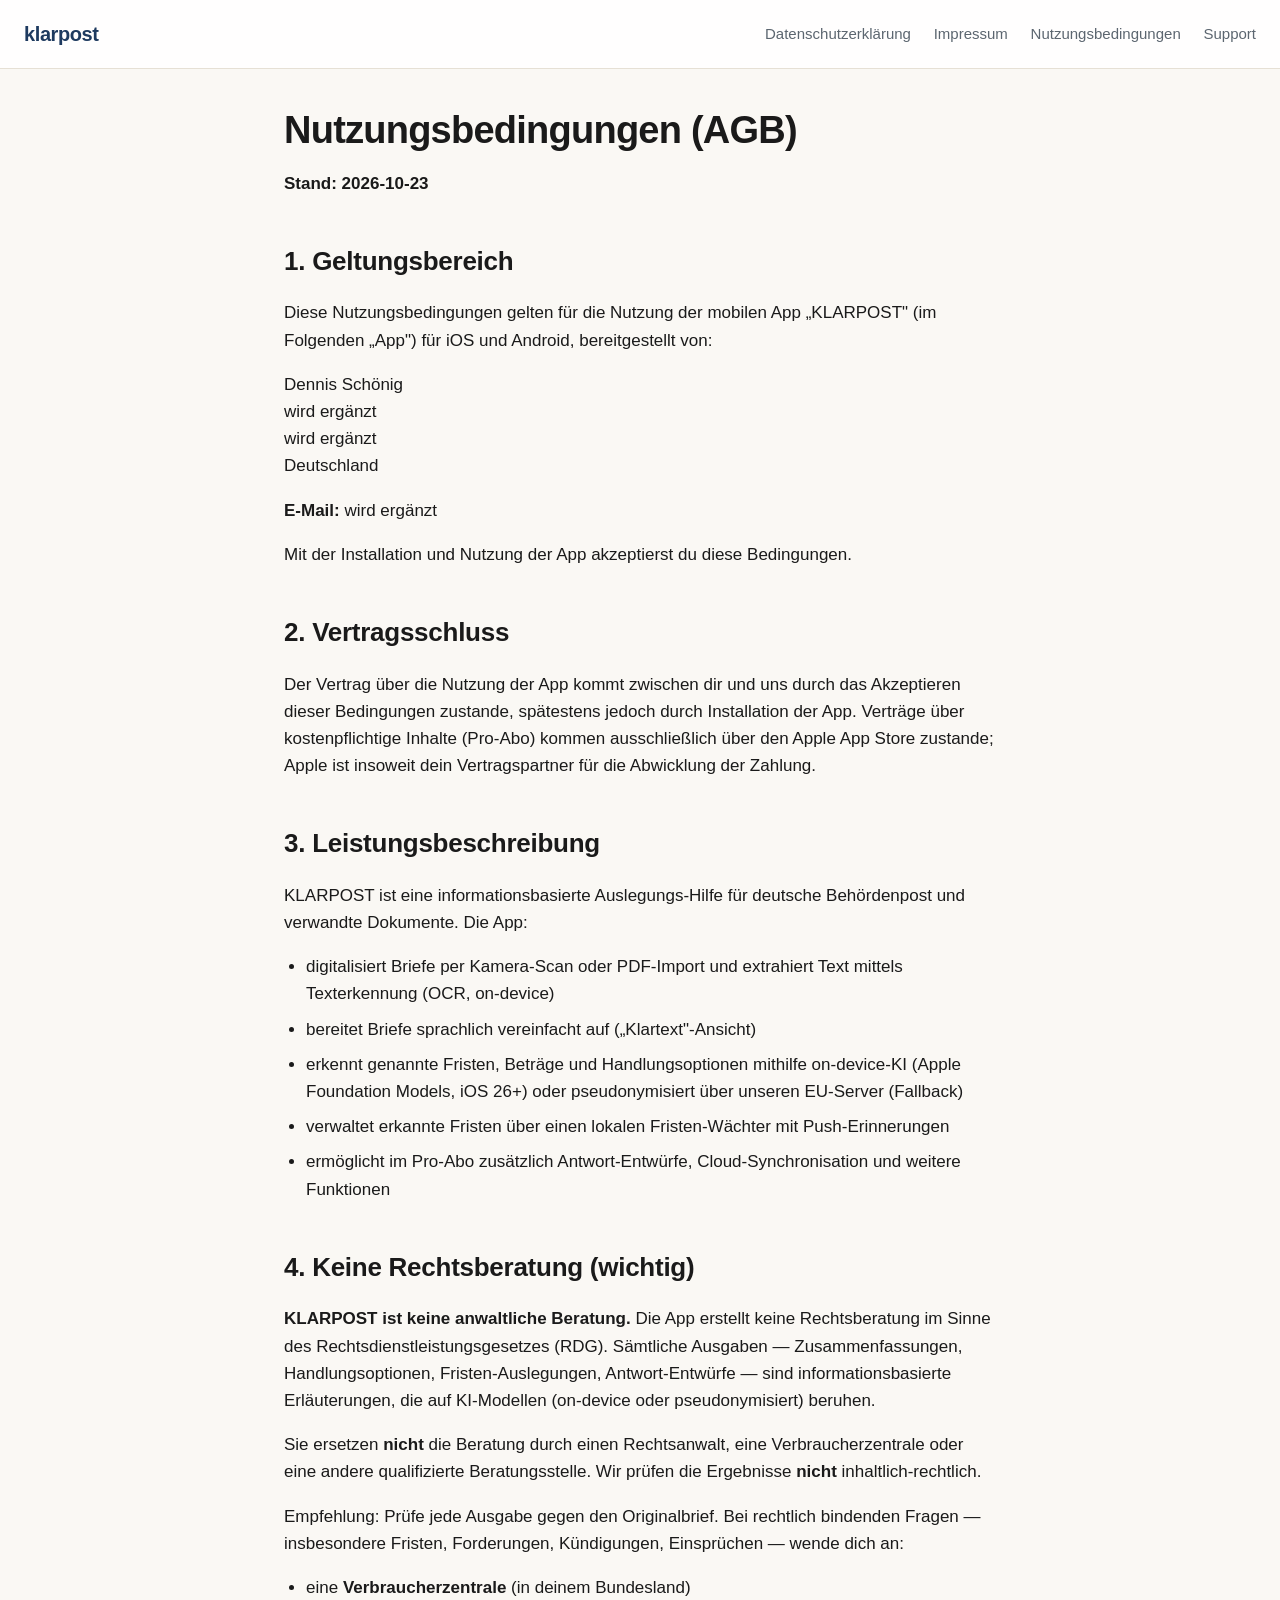
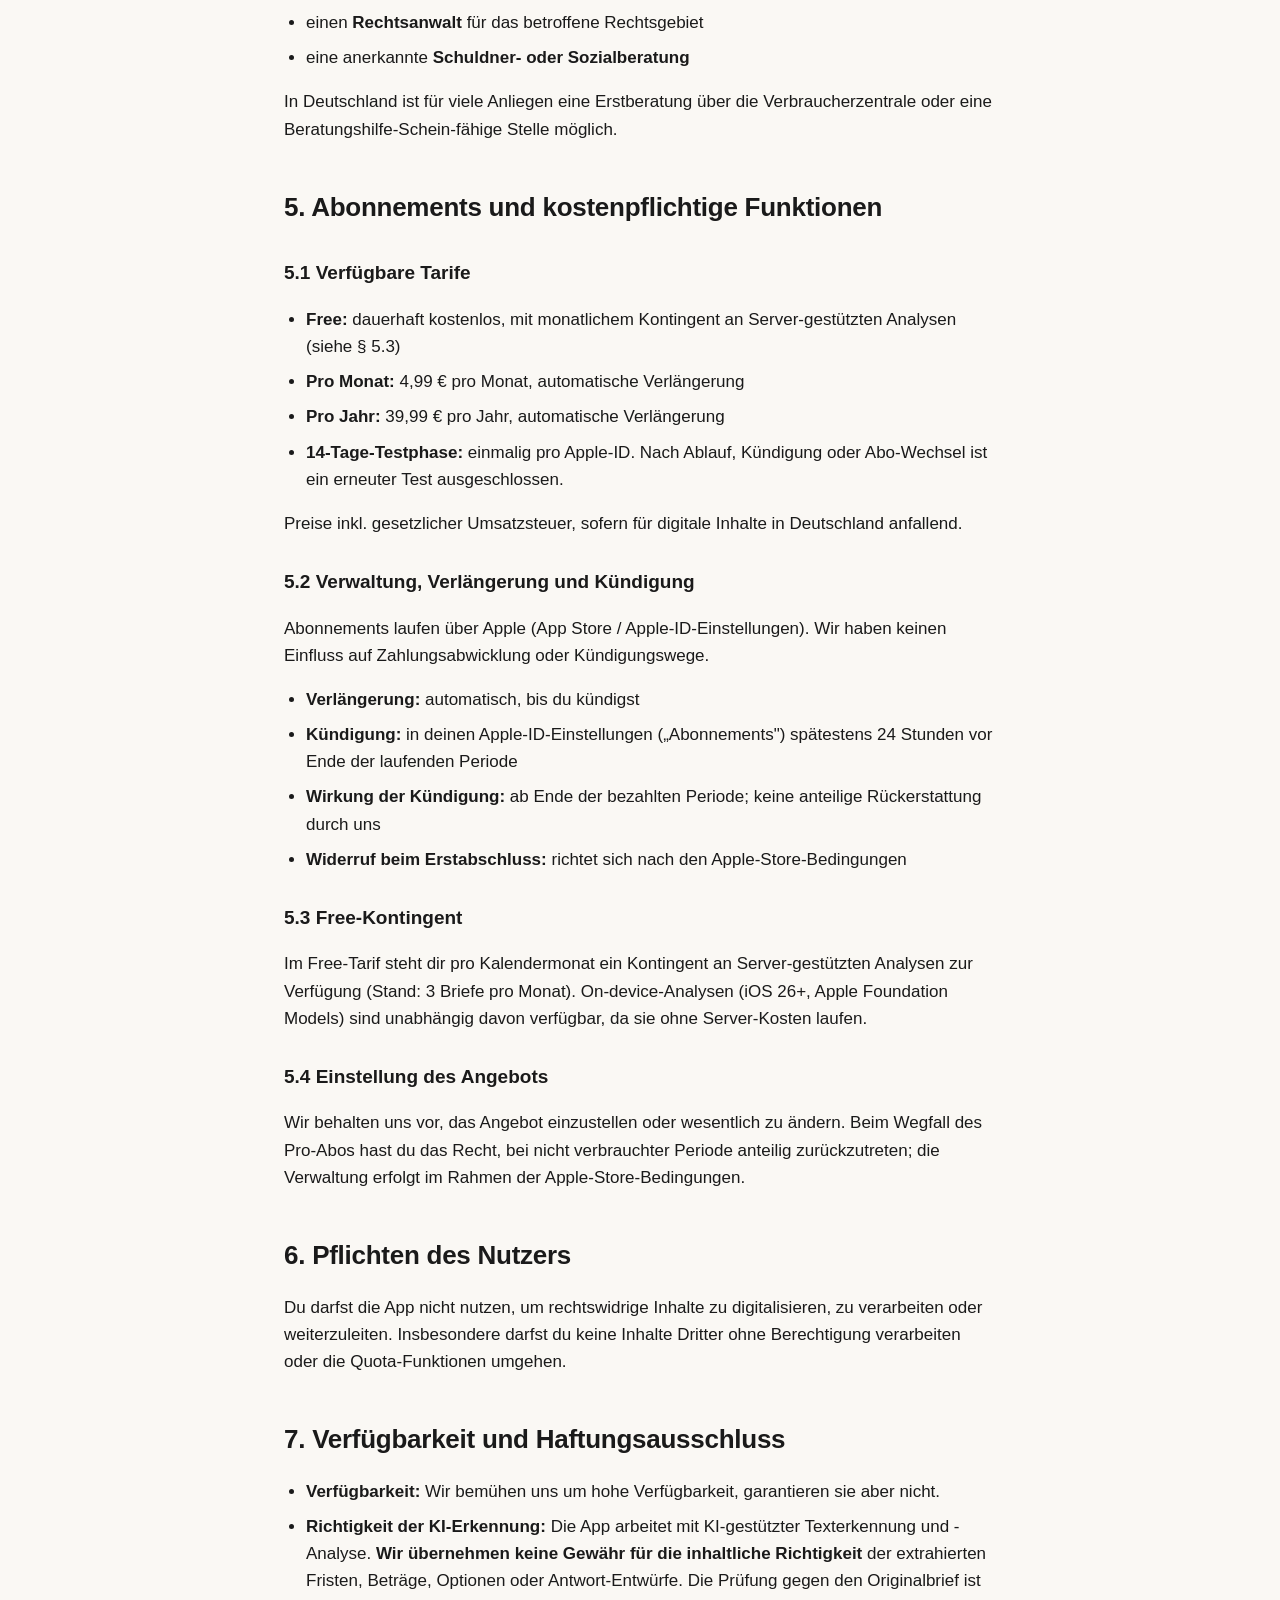
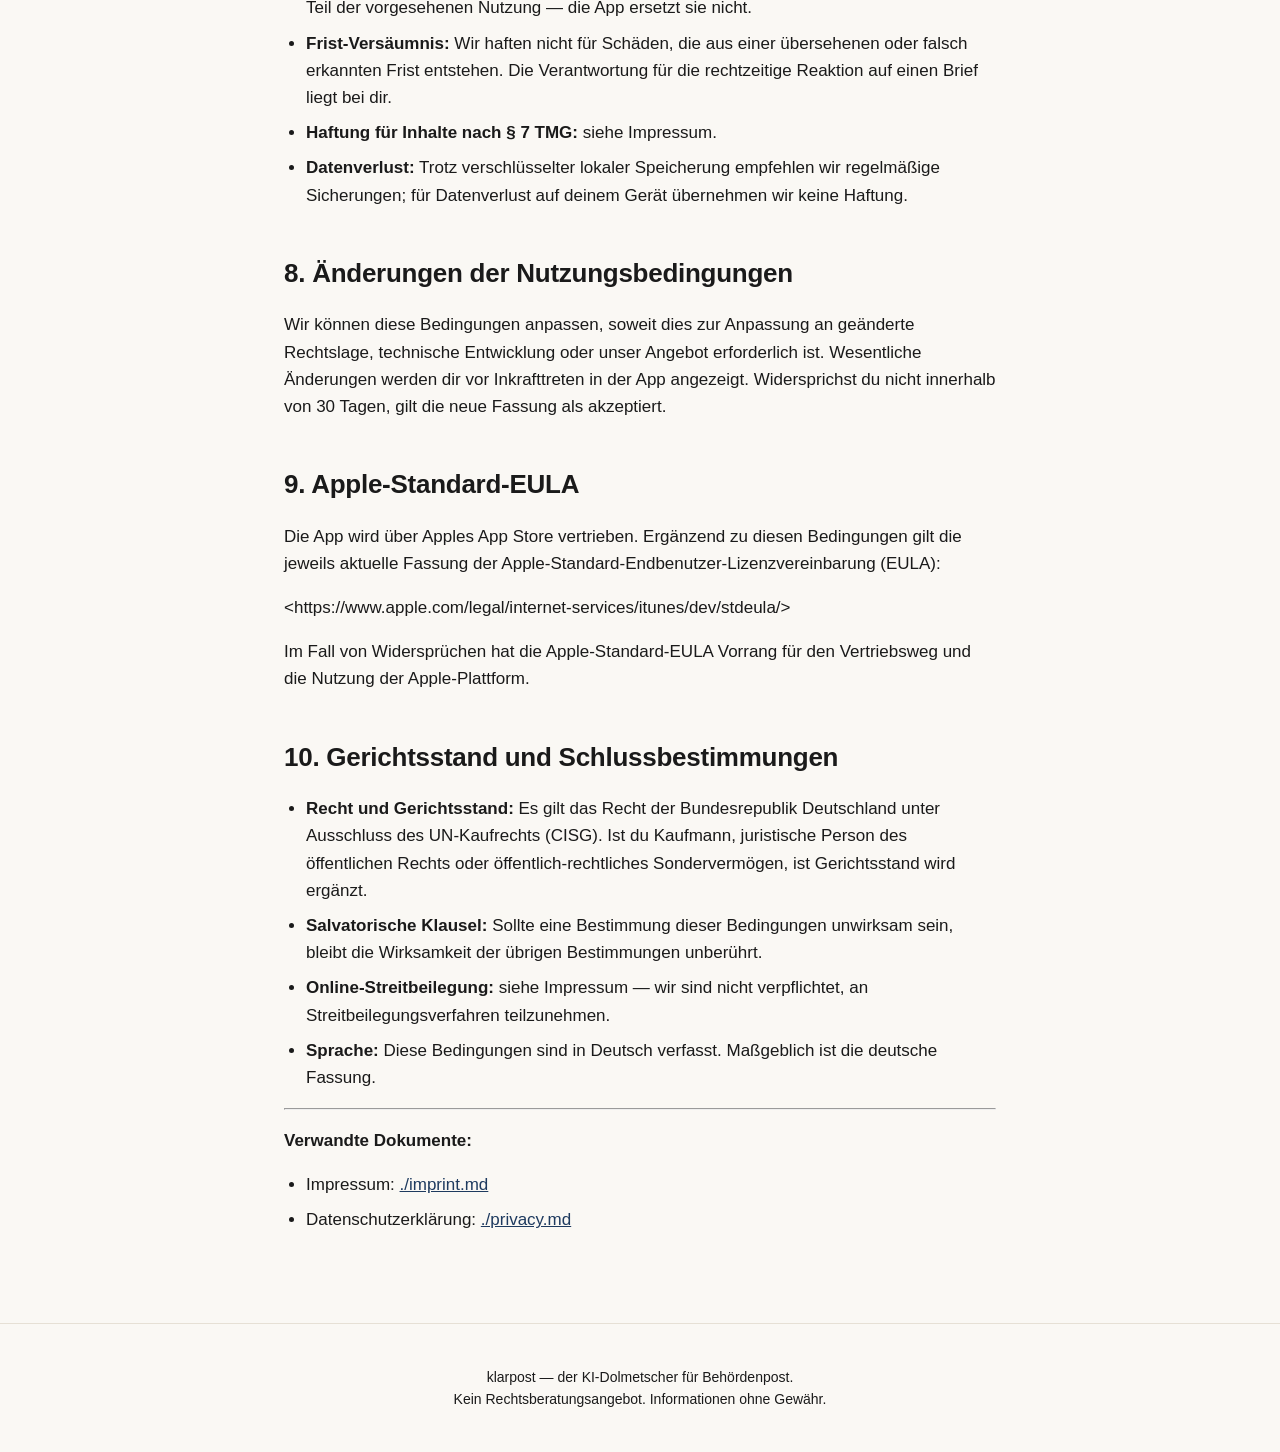
==== agb.html @ 947d5a6a "Website: Datenschutz, Impressum, AGB, Support (Entwurf)" ====
<!DOCTYPE html>
<html lang="de">
<head>
<meta charset="utf-8">
<meta name="viewport" content="width=device-width, initial-scale=1">
<title>Nutzungsbedingungen — klarpost</title>
<meta name="description" content="Was klarpost leistet und was nicht — ohne Rechtsberatung.">
<link rel="stylesheet" href="style.css">
</head>
<body>
    <nav>
        <a href="index.html" class="brand">klarpost</a>
        <div class="links">
        <a href="datenschutz.html">Datenschutzerklärung</a>
        <a href="impressum.html">Impressum</a>
        <a href="agb.html">Nutzungsbedingungen</a>
        <a href="support.html">Support</a>
        </div>
      </nav>
    <main>
<h1>Nutzungsbedingungen (AGB)</h1>
<p><strong>Stand: 2026-10-23</strong></p>
<h2>1. Geltungsbereich</h2>
<p>Diese Nutzungsbedingungen gelten für die Nutzung der mobilen App „KLARPOST" (im Folgenden „App") für iOS und Android, bereitgestellt von:</p>
<p>Dennis Schönig<br>
wird ergänzt<br>
wird ergänzt<br>
Deutschland</p>
<p><strong>E-Mail:</strong> wird ergänzt</p>
<p>Mit der Installation und Nutzung der App akzeptierst du diese Bedingungen.</p>
<h2>2. Vertragsschluss</h2>
<p>Der Vertrag über die Nutzung der App kommt zwischen dir und uns durch das Akzeptieren dieser Bedingungen zustande, spätestens jedoch durch Installation der App. Verträge über kostenpflichtige Inhalte (Pro-Abo) kommen ausschließlich über den Apple App Store zustande; Apple ist insoweit dein Vertragspartner für die Abwicklung der Zahlung.</p>
<h2>3. Leistungsbeschreibung</h2>
<p>KLARPOST ist eine informationsbasierte Auslegungs-Hilfe für deutsche Behördenpost und verwandte Dokumente. Die App:</p>
<ul>
<li>digitalisiert Briefe per Kamera-Scan oder PDF-Import und extrahiert Text mittels Texterkennung (OCR, on-device)</li>
<li>bereitet Briefe sprachlich vereinfacht auf („Klartext"-Ansicht)</li>
<li>erkennt genannte Fristen, Beträge und Handlungsoptionen mithilfe on-device-KI (Apple Foundation Models, iOS 26+) oder pseudonymisiert über unseren EU-Server (Fallback)</li>
<li>verwaltet erkannte Fristen über einen lokalen Fristen-Wächter mit Push-Erinnerungen</li>
<li>ermöglicht im Pro-Abo zusätzlich Antwort-Entwürfe, Cloud-Synchronisation und weitere Funktionen</li>
</ul>
<h2>4. Keine Rechtsberatung (wichtig)</h2>
<p><strong>KLARPOST ist keine anwaltliche Beratung.</strong> Die App erstellt keine Rechtsberatung im Sinne des Rechtsdienstleistungsgesetzes (RDG). Sämtliche Ausgaben — Zusammenfassungen, Handlungsoptionen, Fristen-Auslegungen, Antwort-Entwürfe — sind informationsbasierte Erläuterungen, die auf KI-Modellen (on-device oder pseudonymisiert) beruhen.</p>
<p>Sie ersetzen <strong>nicht</strong> die Beratung durch einen Rechtsanwalt, eine Verbraucherzentrale oder eine andere qualifizierte Beratungsstelle. Wir prüfen die Ergebnisse <strong>nicht</strong> inhaltlich-rechtlich.</p>
<p>Empfehlung: Prüfe jede Ausgabe gegen den Originalbrief. Bei rechtlich bindenden Fragen — insbesondere Fristen, Forderungen, Kündigungen, Einsprüchen — wende dich an:</p>
<ul>
<li>eine <strong>Verbraucherzentrale</strong> (in deinem Bundesland)</li>
<li>einen <strong>Rechtsanwalt</strong> für das betroffene Rechtsgebiet</li>
<li>eine anerkannte <strong>Schuldner- oder Sozialberatung</strong></li>
</ul>
<p>In Deutschland ist für viele Anliegen eine Erstberatung über die Verbraucherzentrale oder eine Beratungshilfe-Schein-fähige Stelle möglich.</p>
<h2>5. Abonnements und kostenpflichtige Funktionen</h2>
<h3>5.1 Verfügbare Tarife</h3>
<ul>
<li><strong>Free:</strong> dauerhaft kostenlos, mit monatlichem Kontingent an Server-gestützten Analysen (siehe § 5.3)</li>
<li><strong>Pro Monat:</strong> 4,99 € pro Monat, automatische Verlängerung</li>
<li><strong>Pro Jahr:</strong> 39,99 € pro Jahr, automatische Verlängerung</li>
<li><strong>14-Tage-Testphase:</strong> einmalig pro Apple-ID. Nach Ablauf, Kündigung oder Abo-Wechsel ist ein erneuter Test ausgeschlossen.</li>
</ul>
<p>Preise inkl. gesetzlicher Umsatzsteuer, sofern für digitale Inhalte in Deutschland anfallend.</p>
<h3>5.2 Verwaltung, Verlängerung und Kündigung</h3>
<p>Abonnements laufen über Apple (App Store / Apple-ID-Einstellungen). Wir haben keinen Einfluss auf Zahlungsabwicklung oder Kündigungswege.</p>
<ul>
<li><strong>Verlängerung:</strong> automatisch, bis du kündigst</li>
<li><strong>Kündigung:</strong> in deinen Apple-ID-Einstellungen („Abonnements") spätestens 24 Stunden vor Ende der laufenden Periode</li>
<li><strong>Wirkung der Kündigung:</strong> ab Ende der bezahlten Periode; keine anteilige Rückerstattung durch uns</li>
<li><strong>Widerruf beim Erstabschluss:</strong> richtet sich nach den Apple-Store-Bedingungen</li>
</ul>
<h3>5.3 Free-Kontingent</h3>
<p>Im Free-Tarif steht dir pro Kalendermonat ein Kontingent an Server-gestützten Analysen zur Verfügung (Stand: 3 Briefe pro Monat). On-device-Analysen (iOS 26+, Apple Foundation Models) sind unabhängig davon verfügbar, da sie ohne Server-Kosten laufen.</p>
<h3>5.4 Einstellung des Angebots</h3>
<p>Wir behalten uns vor, das Angebot einzustellen oder wesentlich zu ändern. Beim Wegfall des Pro-Abos hast du das Recht, bei nicht verbrauchter Periode anteilig zurückzutreten; die Verwaltung erfolgt im Rahmen der Apple-Store-Bedingungen.</p>
<h2>6. Pflichten des Nutzers</h2>
<p>Du darfst die App nicht nutzen, um rechtswidrige Inhalte zu digitalisieren, zu verarbeiten oder weiterzuleiten. Insbesondere darfst du keine Inhalte Dritter ohne Berechtigung verarbeiten oder die Quota-Funktionen umgehen.</p>
<h2>7. Verfügbarkeit und Haftungsausschluss</h2>
<ul>
<li><strong>Verfügbarkeit:</strong> Wir bemühen uns um hohe Verfügbarkeit, garantieren sie aber nicht.</li>
<li><strong>Richtigkeit der KI-Erkennung:</strong> Die App arbeitet mit KI-gestützter Texterkennung und -Analyse. <strong>Wir übernehmen keine Gewähr für die inhaltliche Richtigkeit</strong> der extrahierten Fristen, Beträge, Optionen oder Antwort-Entwürfe. Die Prüfung gegen den Originalbrief ist Teil der vorgesehenen Nutzung — die App ersetzt sie nicht.</li>
<li><strong>Frist-Versäumnis:</strong> Wir haften nicht für Schäden, die aus einer übersehenen oder falsch erkannten Frist entstehen. Die Verantwortung für die rechtzeitige Reaktion auf einen Brief liegt bei dir.</li>
<li><strong>Haftung für Inhalte nach § 7 TMG:</strong> siehe Impressum.</li>
<li><strong>Datenverlust:</strong> Trotz verschlüsselter lokaler Speicherung empfehlen wir regelmäßige Sicherungen; für Datenverlust auf deinem Gerät übernehmen wir keine Haftung.</li>
</ul>
<h2>8. Änderungen der Nutzungsbedingungen</h2>
<p>Wir können diese Bedingungen anpassen, soweit dies zur Anpassung an geänderte Rechtslage, technische Entwicklung oder unser Angebot erforderlich ist. Wesentliche Änderungen werden dir vor Inkrafttreten in der App angezeigt. Widersprichst du nicht innerhalb von 30 Tagen, gilt die neue Fassung als akzeptiert.</p>
<h2>9. Apple-Standard-EULA</h2>
<p>Die App wird über Apples App Store vertrieben. Ergänzend zu diesen Bedingungen gilt die jeweils aktuelle Fassung der Apple-Standard-Endbenutzer-Lizenzvereinbarung (EULA):</p>
<p>&lt;https://www.apple.com/legal/internet-services/itunes/dev/stdeula/&gt;</p>
<p>Im Fall von Widersprüchen hat die Apple-Standard-EULA Vorrang für den Vertriebsweg und die Nutzung der Apple-Plattform.</p>
<h2>10. Gerichtsstand und Schlussbestimmungen</h2>
<ul>
<li><strong>Recht und Gerichtsstand:</strong> Es gilt das Recht der Bundesrepublik Deutschland unter Ausschluss des UN-Kaufrechts (CISG). Ist du Kaufmann, juristische Person des öffentlichen Rechts oder öffentlich-rechtliches Sondervermögen, ist Gerichtsstand wird ergänzt.</li>
<li><strong>Salvatorische Klausel:</strong> Sollte eine Bestimmung dieser Bedingungen unwirksam sein, bleibt die Wirksamkeit der übrigen Bestimmungen unberührt.</li>
<li><strong>Online-Streitbeilegung:</strong> siehe Impressum — wir sind nicht verpflichtet, an Streitbeilegungsverfahren teilzunehmen.</li>
<li><strong>Sprache:</strong> Diese Bedingungen sind in Deutsch verfasst. Maßgeblich ist die deutsche Fassung.</li>
</ul>
<hr>
<p><strong>Verwandte Dokumente:</strong></p>
<ul>
<li>Impressum: <a href="./imprint.md">./imprint.md</a></li>
<li>Datenschutzerklärung: <a href="./privacy.md">./privacy.md</a></li>
</ul>

    </main>
    <footer>
      <p>klarpost — der KI-Dolmetscher für Behördenpost.<br>
      Kein Rechtsberatungsangebot. Informationen ohne Gewähr.</p>
    </footer>
</body>
</html>
---- style.css ----
:root {
  --primary: #1E3A5F;
  --primary-soft: #3D5A80;
  --background: #FAF8F4;
  --surface: #FFFFFF;
  --text: #1A1A1A;
  --text-secondary: #5C6670;
  --border: #E6E0D5;
  --success: #2E7D5B;
}
* { box-sizing: border-box; }
body {
  margin: 0;
  background: var(--background);
  color: var(--text);
  font-family: -apple-system, BlinkMacSystemFont, "Segoe UI", Inter, sans-serif;
  font-size: 17px;
  line-height: 1.6;
}
nav {
  display: flex;
  flex-wrap: wrap;
  align-items: center;
  justify-content: space-between;
  gap: 12px;
  padding: 18px 24px;
  border-bottom: 1px solid var(--border);
  background: rgba(255,255,255,.92);
}
nav .brand {
  font-weight: 700;
  letter-spacing: -.02em;
  font-size: 20px;
  color: var(--primary);
  text-decoration: none;
}
nav .links a {
  color: var(--text-secondary);
  text-decoration: none;
  margin-left: 18px;
  font-size: 15px;
}
nav .links a:hover { color: var(--primary); }
main {
  max-width: 760px;
  margin: 0 auto;
  padding: 40px 24px 72px;
}
h1 { font-size: 38px; line-height: 1.15; letter-spacing: -.02em; margin: 0 0 16px; }
h2 { font-size: 26px; margin: 44px 0 12px; letter-spacing: -.01em; }
h3 { font-size: 19px; margin: 30px 0 8px; }
p, li { color: var(--text); }
.lead { font-size: 20px; color: var(--text-secondary); }
.hero { padding: 24px 0 8px; }
.cta {
  display: inline-block;
  margin-top: 12px;
  padding: 14px 26px;
  background: var(--primary);
  color: #fff;
  border-radius: 12px;
  text-decoration: none;
  font-weight: 600;
}
.cta.disabled { background: #C9C3B8; color: #fff; }
ul { padding-left: 22px; }
li { margin-bottom: 8px; }
table { width: 100%; border-collapse: collapse; margin: 16px 0; font-size: 15px; }
th, td { text-align: left; padding: 10px 12px; border-bottom: 1px solid var(--border); vertical-align: top; }
th { color: var(--text-secondary); font-weight: 600; }
a { color: var(--primary); }
code {
  background: #EFEBE2;
  padding: 1px 5px;
  border-radius: 4px;
  font-size: 14px;
}
footer {
  border-top: 1px solid var(--border);
  padding: 28px 24px;
  color: var(--text-secondary);
  font-size: 14px;
  text-align: center;
}
@media (prefers-color-scheme: dark) {
  :root {
    --background: #12161D;
    --surface: #1B2029;
    --text: #F0F0F0;
    --text-secondary: #9CA3AF;
    --border: #2A2F38;
  }
  nav { background: rgba(27,32,41,.92); }
  code { background: #232936; }
  .cta.disabled { background: #3A4150; }
}
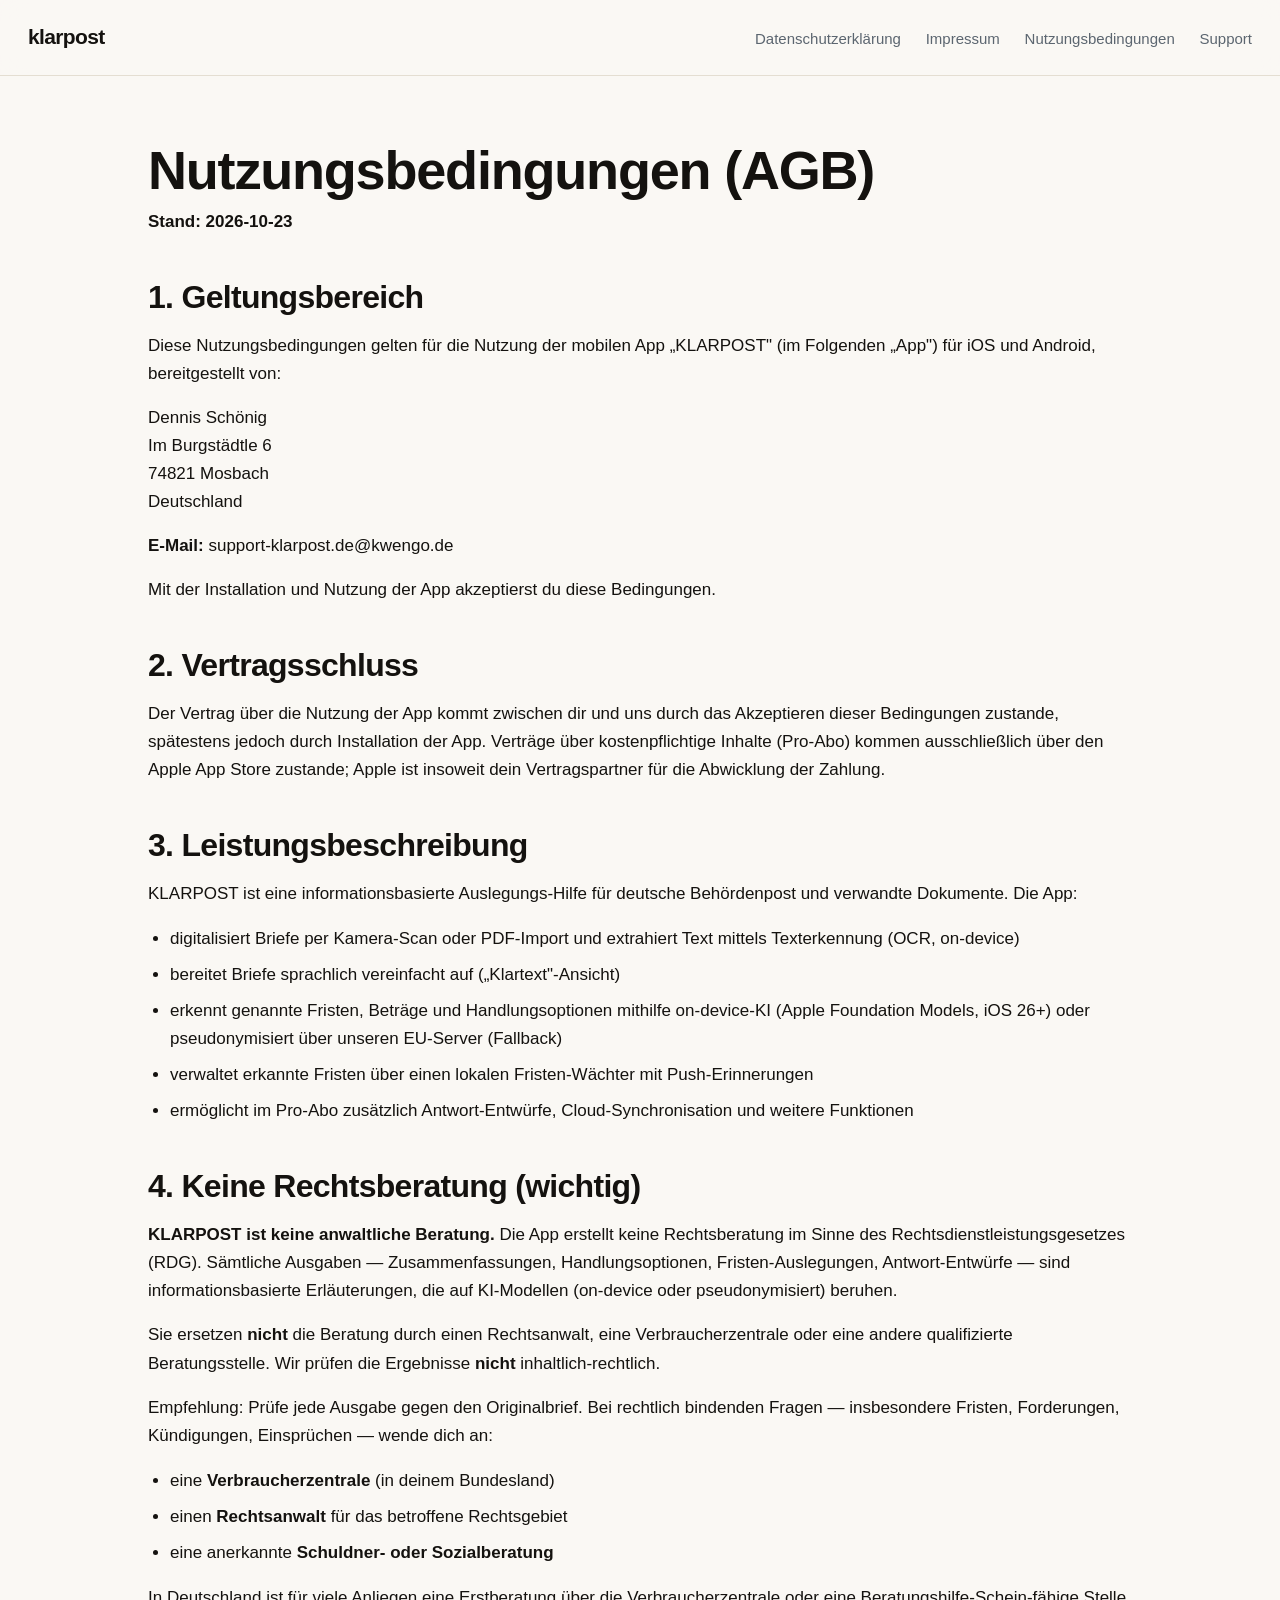
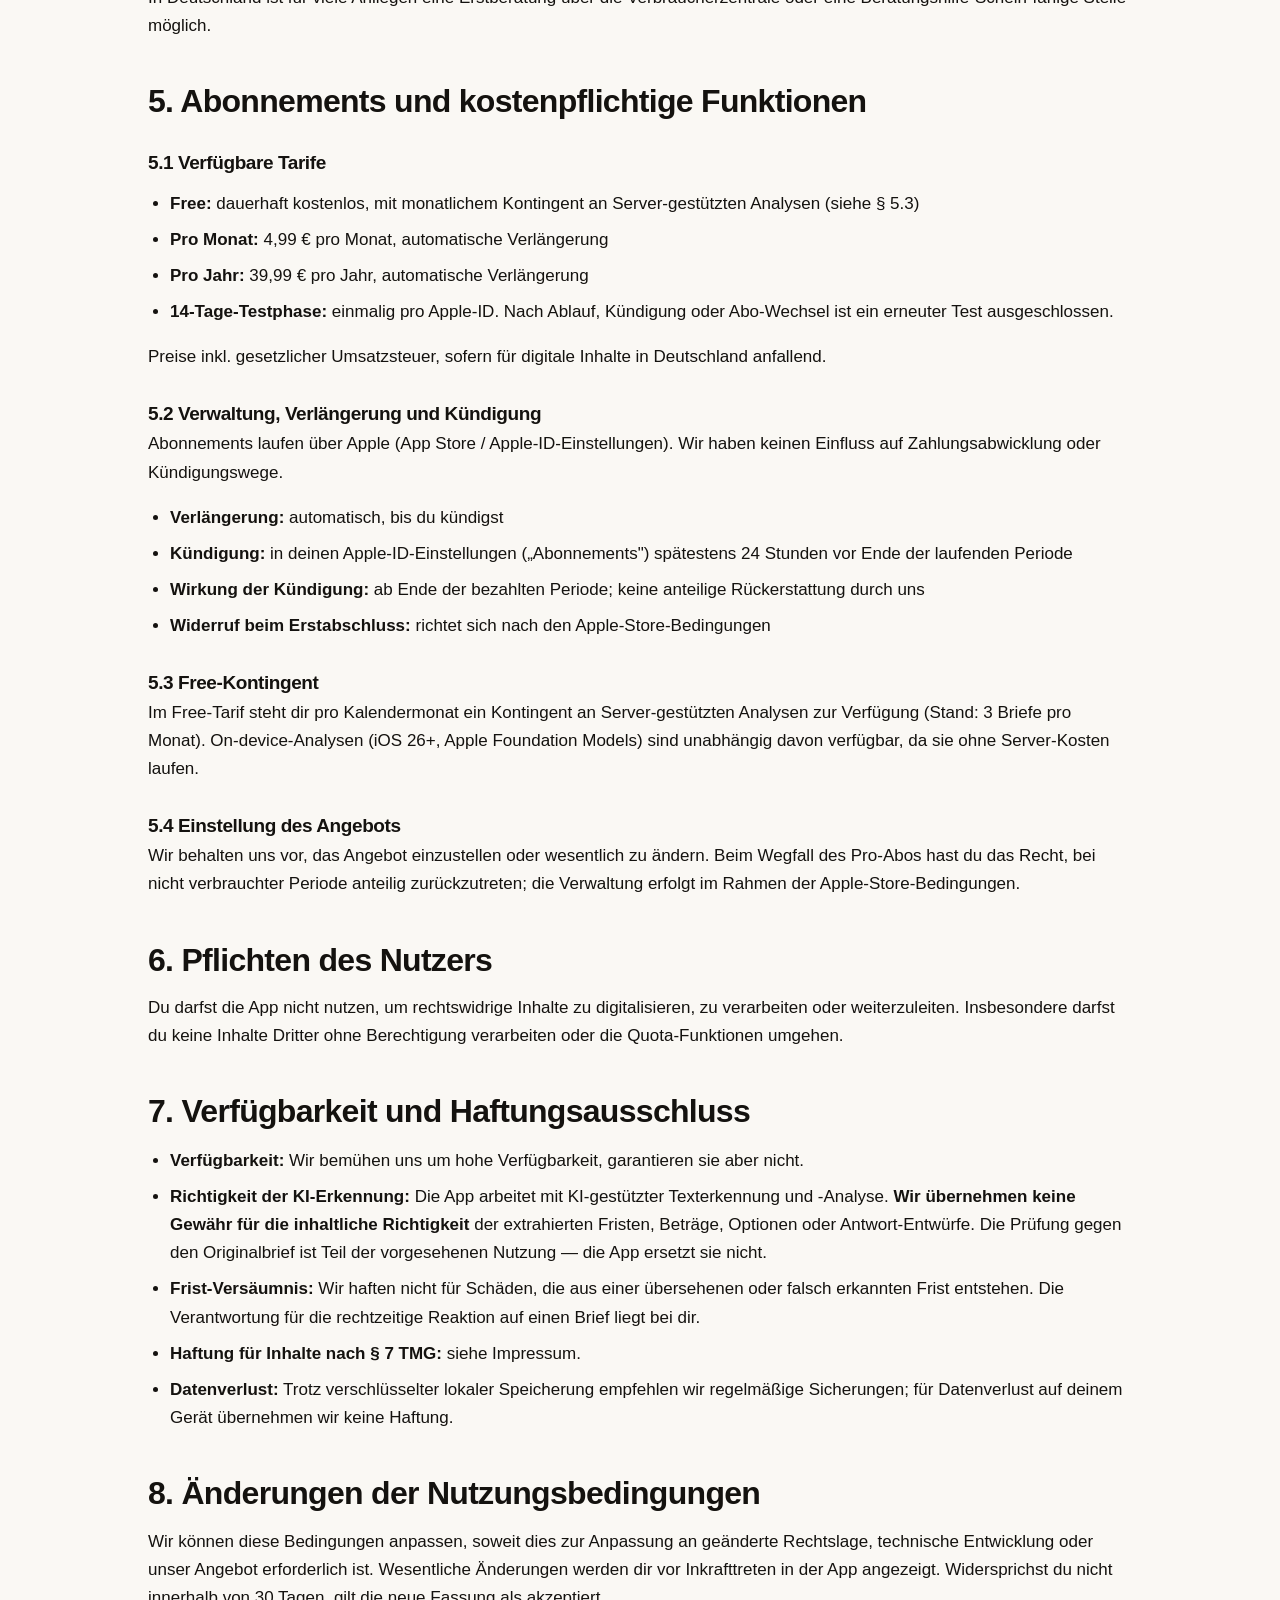
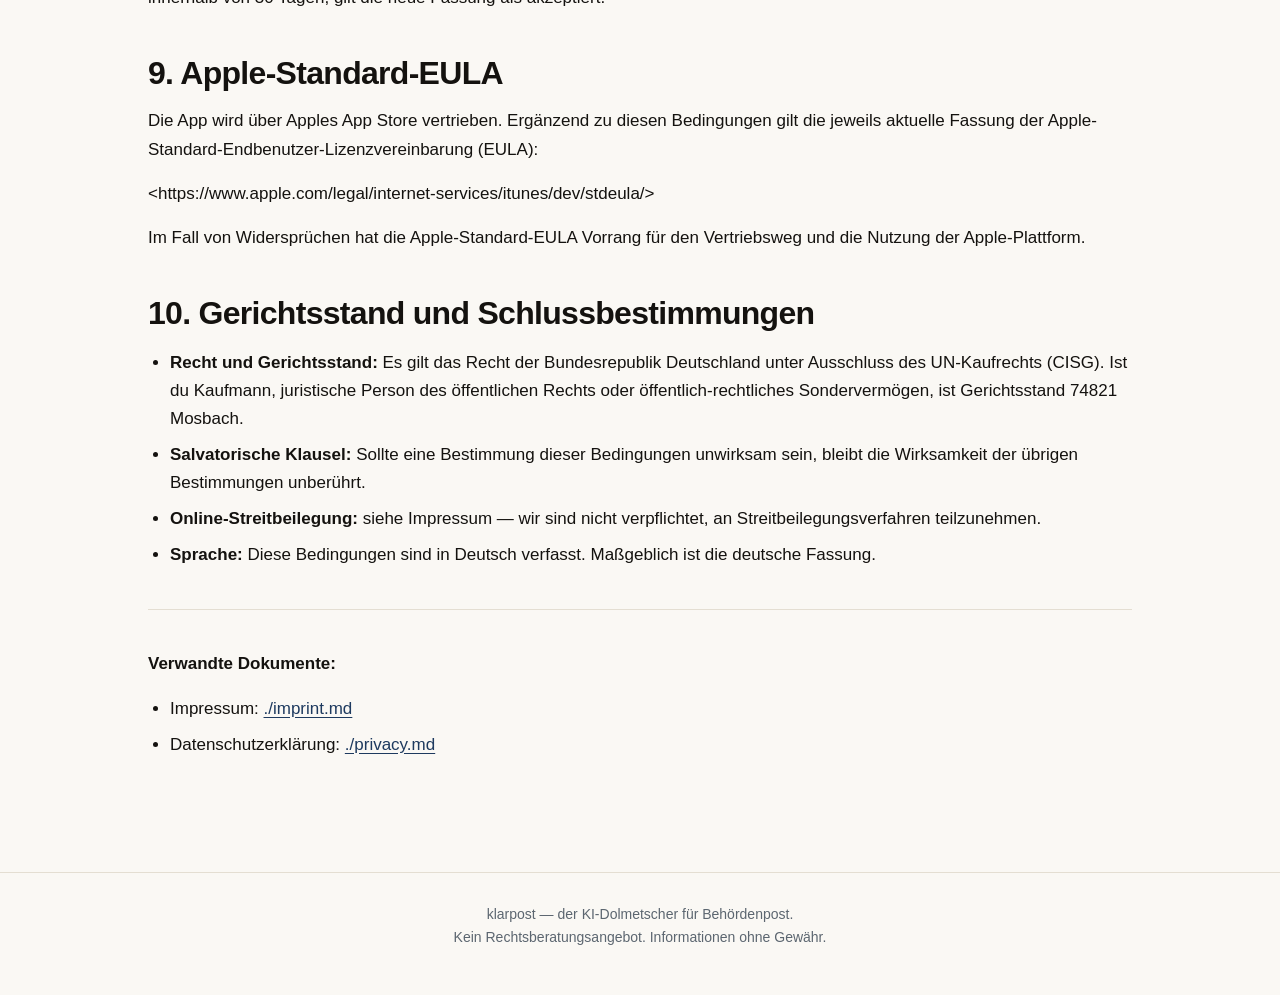
==== commit 5c9f5a3b: "Impressumsdaten ergaenzt: Anschrift, Kontakt-E-Mail, URLs" ====
--- a/agb.html
+++ b/agb.html
@@ -23,10 +23,10 @@
 <h2>1. Geltungsbereich</h2>
 <p>Diese Nutzungsbedingungen gelten für die Nutzung der mobilen App „KLARPOST" (im Folgenden „App") für iOS und Android, bereitgestellt von:</p>
 <p>Dennis Schönig<br>
-wird ergänzt<br>
-wird ergänzt<br>
+Im Burgstädtle 6<br>
+74821 Mosbach<br>
 Deutschland</p>
-<p><strong>E-Mail:</strong> wird ergänzt</p>
+<p><strong>E-Mail:</strong> support-klarpost.de@kwengo.de</p>
 <p>Mit der Installation und Nutzung der App akzeptierst du diese Bedingungen.</p>
 <h2>2. Vertragsschluss</h2>
 <p>Der Vertrag über die Nutzung der App kommt zwischen dir und uns durch das Akzeptieren dieser Bedingungen zustande, spätestens jedoch durch Installation der App. Verträge über kostenpflichtige Inhalte (Pro-Abo) kommen ausschließlich über den Apple App Store zustande; Apple ist insoweit dein Vertragspartner für die Abwicklung der Zahlung.</p>
@@ -88,7 +88,7 @@
 <p>Im Fall von Widersprüchen hat die Apple-Standard-EULA Vorrang für den Vertriebsweg und die Nutzung der Apple-Plattform.</p>
 <h2>10. Gerichtsstand und Schlussbestimmungen</h2>
 <ul>
-<li><strong>Recht und Gerichtsstand:</strong> Es gilt das Recht der Bundesrepublik Deutschland unter Ausschluss des UN-Kaufrechts (CISG). Ist du Kaufmann, juristische Person des öffentlichen Rechts oder öffentlich-rechtliches Sondervermögen, ist Gerichtsstand wird ergänzt.</li>
+<li><strong>Recht und Gerichtsstand:</strong> Es gilt das Recht der Bundesrepublik Deutschland unter Ausschluss des UN-Kaufrechts (CISG). Ist du Kaufmann, juristische Person des öffentlichen Rechts oder öffentlich-rechtliches Sondervermögen, ist Gerichtsstand 74821 Mosbach.</li>
 <li><strong>Salvatorische Klausel:</strong> Sollte eine Bestimmung dieser Bedingungen unwirksam sein, bleibt die Wirksamkeit der übrigen Bestimmungen unberührt.</li>
 <li><strong>Online-Streitbeilegung:</strong> siehe Impressum — wir sind nicht verpflichtet, an Streitbeilegungsverfahren teilzunehmen.</li>
 <li><strong>Sprache:</strong> Diese Bedingungen sind in Deutsch verfasst. Maßgeblich ist die deutsche Fassung.</li>
--- a/style.css
+++ b/style.css
@@ -3,94 +3,307 @@
   --primary-soft: #3D5A80;
   --background: #FAF8F4;
   --surface: #FFFFFF;
-  --text: #1A1A1A;
+  --text: #14120F;
   --text-secondary: #5C6670;
-  --border: #E6E0D5;
+  --border: #E4DED2;
   --success: #2E7D5B;
+  --warn: #E8A33D;
+  --measure: 680px;
 }
 * { box-sizing: border-box; }
+html { -webkit-text-size-adjust: 100%; }
 body {
   margin: 0;
   background: var(--background);
   color: var(--text);
   font-family: -apple-system, BlinkMacSystemFont, "Segoe UI", Inter, sans-serif;
   font-size: 17px;
-  line-height: 1.6;
-}
+  line-height: 1.65;
+  -webkit-font-smoothing: antialiased;
+}
+h1, h2, h3 {
+  letter-spacing: -.022em;
+  line-height: 1.12;
+  font-weight: 700;
+}
+h1 { font-size: clamp(34px, 6vw, 54px); margin: 0 0 22px; }
+h2 { font-size: clamp(24px, 3.4vw, 32px); margin: 0 0 16px; }
+h3 { font-size: 19px; margin: 32px 0 6px; }
+p { margin: 0 0 16px; }
+a { color: var(--primary); text-underline-offset: 3px; }
+
+/* ---------- Navigation ---------- */
 nav {
   display: flex;
   flex-wrap: wrap;
-  align-items: center;
+  align-items: baseline;
   justify-content: space-between;
-  gap: 12px;
-  padding: 18px 24px;
+  gap: 10px 18px;
+  padding: 20px 28px;
   border-bottom: 1px solid var(--border);
-  background: rgba(255,255,255,.92);
+  background: color-mix(in srgb, var(--background) 88%, transparent);
+  position: sticky;
+  top: 0;
+  backdrop-filter: blur(12px);
+  z-index: 10;
 }
 nav .brand {
   font-weight: 700;
-  letter-spacing: -.02em;
-  font-size: 20px;
-  color: var(--primary);
+  letter-spacing: -.03em;
+  font-size: 21px;
+  color: var(--text);
   text-decoration: none;
 }
 nav .links a {
   color: var(--text-secondary);
   text-decoration: none;
-  margin-left: 18px;
+  margin-left: 20px;
   font-size: 15px;
 }
 nav .links a:hover { color: var(--primary); }
+
 main {
-  max-width: 760px;
+  max-width: 1040px;
   margin: 0 auto;
-  padding: 40px 24px 72px;
-}
-h1 { font-size: 38px; line-height: 1.15; letter-spacing: -.02em; margin: 0 0 16px; }
-h2 { font-size: 26px; margin: 44px 0 12px; letter-spacing: -.01em; }
-h3 { font-size: 19px; margin: 30px 0 8px; }
-p, li { color: var(--text); }
-.lead { font-size: 20px; color: var(--text-secondary); }
-.hero { padding: 24px 0 8px; }
+  padding: 0 28px 96px;
+}
+
+/* ---------- Hero ---------- */
+.hero { max-width: var(--measure); padding: 92px 0 40px; }
+.eyebrow {
+  font-size: 14px;
+  letter-spacing: .06em;
+  text-transform: uppercase;
+  color: var(--text-secondary);
+  margin-bottom: 20px;
+}
+.hero h1 .dim { color: var(--text-secondary); }
+.lead {
+  font-size: clamp(19px, 2.4vw, 22px);
+  color: var(--text-secondary);
+  max-width: 34em;
+}
 .cta {
   display: inline-block;
-  margin-top: 12px;
-  padding: 14px 26px;
+  margin: 8px 0 0;
+  padding: 15px 28px;
   background: var(--primary);
   color: #fff;
   border-radius: 12px;
   text-decoration: none;
   font-weight: 600;
 }
-.cta.disabled { background: #C9C3B8; color: #fff; }
-ul { padding-left: 22px; }
+.cta:hover { background: #16304F; }
+.cta.disabled { background: #D6D0C4; color: #6B6459; cursor: default; }
+.note { font-size: 15px; color: var(--text-secondary); margin-top: 12px; }
+
+/* ---------- Brief-Vorher/Nachher ---------- */
+.split {
+  display: grid;
+  grid-template-columns: 1fr;
+  gap: 20px;
+  margin: 64px 0 0;
+}
+@media (min-width: 760px) {
+  .split { grid-template-columns: 1fr 1fr; gap: 24px; }
+}
+.letter {
+  padding: 26px 24px 22px;
+  border-radius: 16px;
+  background: var(--surface);
+  border: 1px solid var(--border);
+  font-size: 16px;
+}
+.letter .label {
+  font-size: 13px;
+  letter-spacing: .05em;
+  text-transform: uppercase;
+  color: var(--text-secondary);
+  margin-bottom: 16px;
+}
+.letter.before { background: #F4F1EA; }
+.letter.before p { color: #4A4640; text-align: justify; }
+.letter .stamp {
+  display: inline-block;
+  border: 2px solid #C9C2B2;
+  color: #9A9384;
+  padding: 3px 10px;
+  border-radius: 4px;
+  font-size: 12px;
+  letter-spacing: .08em;
+  text-transform: uppercase;
+  transform: rotate(-2deg);
+  margin-bottom: 18px;
+}
+.letter .mumble {
+  color: #B4ADA0;
+  font-style: italic;
+  border-top: 1px dashed #DCD5C6;
+  padding-top: 14px;
+}
+.letter.after { border-color: #C4CEDC; }
+.letter.after .option {
+  margin-top: 18px;
+  padding-top: 16px;
+  border-top: 1px solid var(--border);
+  color: var(--primary);
+  font-weight: 600;
+}
+
+/* ---------- Drei Fragen ---------- */
+.three { margin: 84px 0 0; }
+.three ol { list-style: none; counter-reset: q; padding: 0; margin: 28px 0 0; }
+.three li {
+  counter-increment: q;
+  display: grid;
+  grid-template-columns: 46px 1fr;
+  gap: 4px 16px;
+  padding: 20px 0;
+  border-top: 1px solid var(--border);
+}
+.three li::before {
+  content: "0" counter(q);
+  grid-row: span 2;
+  font-size: 13px;
+  letter-spacing: .04em;
+  color: var(--text-secondary);
+  padding-top: 5px;
+}
+.three li strong { font-size: 19px; }
+.three li span { color: var(--text-secondary); }
+
+/* ---------- Screenshots ---------- */
+.phones {
+  display: grid;
+  grid-template-columns: repeat(auto-fit, minmax(260px, 1fr));
+  gap: 30px;
+  margin: 84px 0 0;
+}
+.phones figure { margin: 0; }
+.phones img {
+  width: 100%;
+  border-radius: 26px;
+  background: var(--surface);
+  display: block;
+  box-shadow:
+    0 1px 0 rgba(255,255,255,.6) inset,
+    0 18px 40px -22px rgba(20,18,15,.45),
+    0 2px 8px -2px rgba(20,18,15,.18);
+  border: 1px solid var(--border);
+}
+.phones figcaption {
+  margin-top: 12px;
+  font-size: 15px;
+  color: var(--text-secondary);
+}
+
+/* ---------- Datenschutz ---------- */
+.privacy {
+  display: grid;
+  grid-template-columns: 1fr;
+  gap: 32px;
+  margin: 92px 0 0;
+  padding-top: 56px;
+  border-top: 1px solid var(--border);
+}
+@media (min-width: 820px) {
+  .privacy { grid-template-columns: 1.4fr 1fr; gap: 56px; }
+}
+.facts { list-style: none; padding: 0; margin: 0; }
+.facts li {
+  display: flex;
+  align-items: baseline;
+  gap: 14px;
+  padding: 12px 0;
+  border-bottom: 1px solid var(--border);
+  color: var(--text-secondary);
+}
+.facts span {
+  font-size: 26px;
+  font-weight: 700;
+  color: var(--primary);
+  min-width: 42px;
+}
+
+/* ---------- Pro ---------- */
+.pro { margin: 92px 0 0; padding-top: 56px; border-top: 1px solid var(--border); max-width: var(--measure); }
+.pro .price { font-size: 22px; font-weight: 700; margin: 20px 0 4px; }
+.pro .price span { font-size: 16px; font-weight: 400; color: var(--text-secondary); }
+
+/* ---------- Ehrlich ---------- */
+.honest { margin: 92px 0 0; padding-top: 56px; border-top: 1px solid var(--border); }
+.honest ul { list-style: none; padding: 0; margin: 24px 0 0; }
+.honest li {
+  padding: 16px 0 16px 26px;
+  border-top: 1px solid var(--border);
+  position: relative;
+  color: var(--text-secondary);
+}
+.honest li::before {
+  content: "";
+  position: absolute;
+  left: 0;
+  top: 26px;
+  width: 8px;
+  height: 8px;
+  border-radius: 50%;
+  background: var(--warn);
+}
+.honest strong { color: var(--text); }
+
+/* ---------- Abschluss ---------- */
+.close {
+  margin: 100px 0 0;
+  padding: 56px 0 0;
+  border-top: 1px solid var(--border);
+}
+.close .big {
+  font-size: clamp(26px, 4vw, 38px);
+  font-weight: 700;
+  letter-spacing: -.02em;
+  max-width: 18em;
+}
+
+/* ---------- Rechtsseiten ---------- */
+main > h1:first-child { margin: 64px 0 8px; }
+main > h2 { margin-top: 44px; }
+ul, ol { padding-left: 22px; }
 li { margin-bottom: 8px; }
-table { width: 100%; border-collapse: collapse; margin: 16px 0; font-size: 15px; }
-th, td { text-align: left; padding: 10px 12px; border-bottom: 1px solid var(--border); vertical-align: top; }
+table { width: 100%; border-collapse: collapse; margin: 20px 0; font-size: 15px; }
+th, td { text-align: left; padding: 11px 12px; border-bottom: 1px solid var(--border); vertical-align: top; }
 th { color: var(--text-secondary); font-weight: 600; }
-a { color: var(--primary); }
 code {
   background: #EFEBE2;
   padding: 1px 5px;
   border-radius: 4px;
   font-size: 14px;
 }
+hr { border: 0; border-top: 1px solid var(--border); margin: 40px 0; }
 footer {
   border-top: 1px solid var(--border);
-  padding: 28px 24px;
+  padding: 30px 28px;
   color: var(--text-secondary);
   font-size: 14px;
   text-align: center;
 }
+
 @media (prefers-color-scheme: dark) {
   :root {
     --background: #12161D;
     --surface: #1B2029;
-    --text: #F0F0F0;
-    --text-secondary: #9CA3AF;
+    --text: #F2F0EC;
+    --text-secondary: #A2A9B4;
     --border: #2A2F38;
   }
-  nav { background: rgba(27,32,41,.92); }
+  nav .brand { color: var(--text); }
+  .phones img { box-shadow: 0 18px 40px -22px rgba(0,0,0,.8); }
+  .letter.before { background: #171C25; }
+  .letter.before p { color: #B9BFC9; }
+  .letter.before .stamp { border-color: #39404B; color: #8A93A0; }
+  .letter .mumble { color: #6C7481; border-top-color: #2A2F38; }
+  .letter.after { border-color: #2C3B4F; }
+  .facts span { color: #7FA8D8; }
   code { background: #232936; }
-  .cta.disabled { background: #3A4150; }
-}
+  .cta { background: var(--primary-soft); }
+  .cta.disabled { background: #2A303B; color: #7C8492; }
+}
